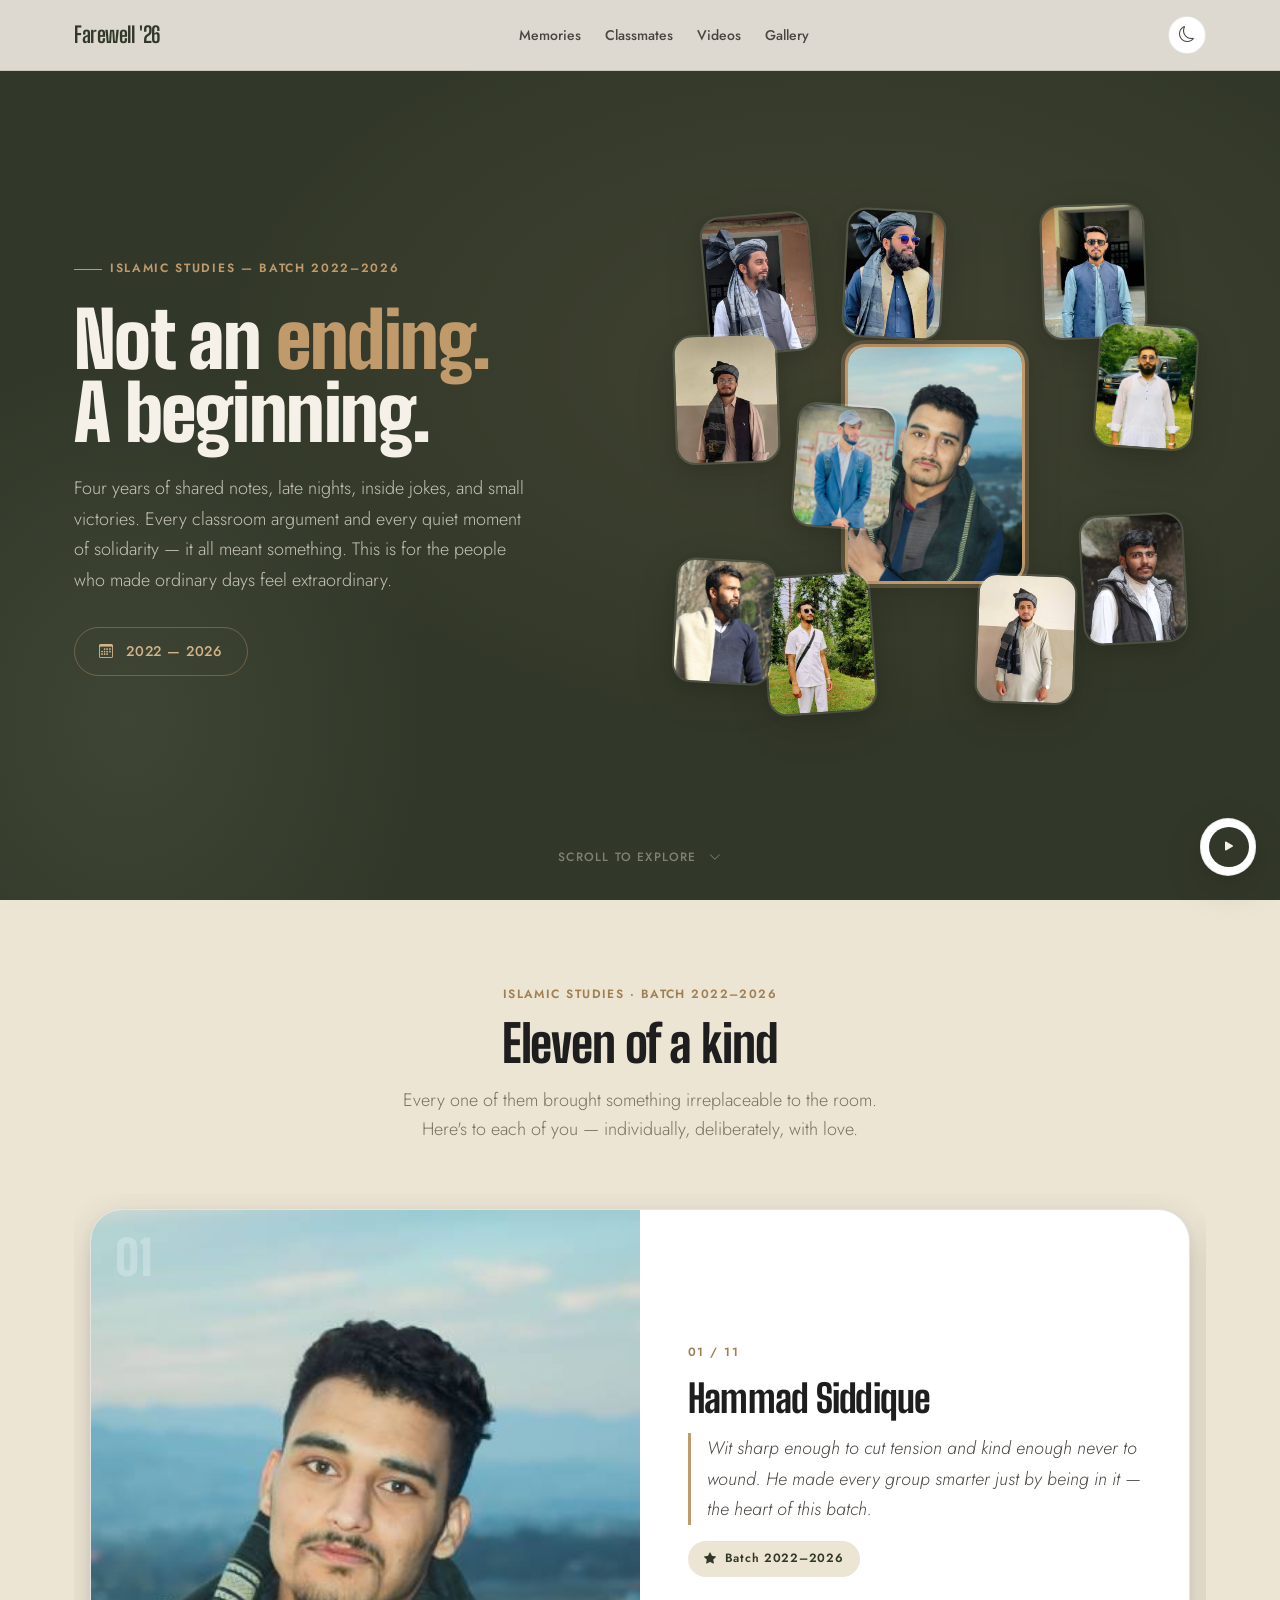
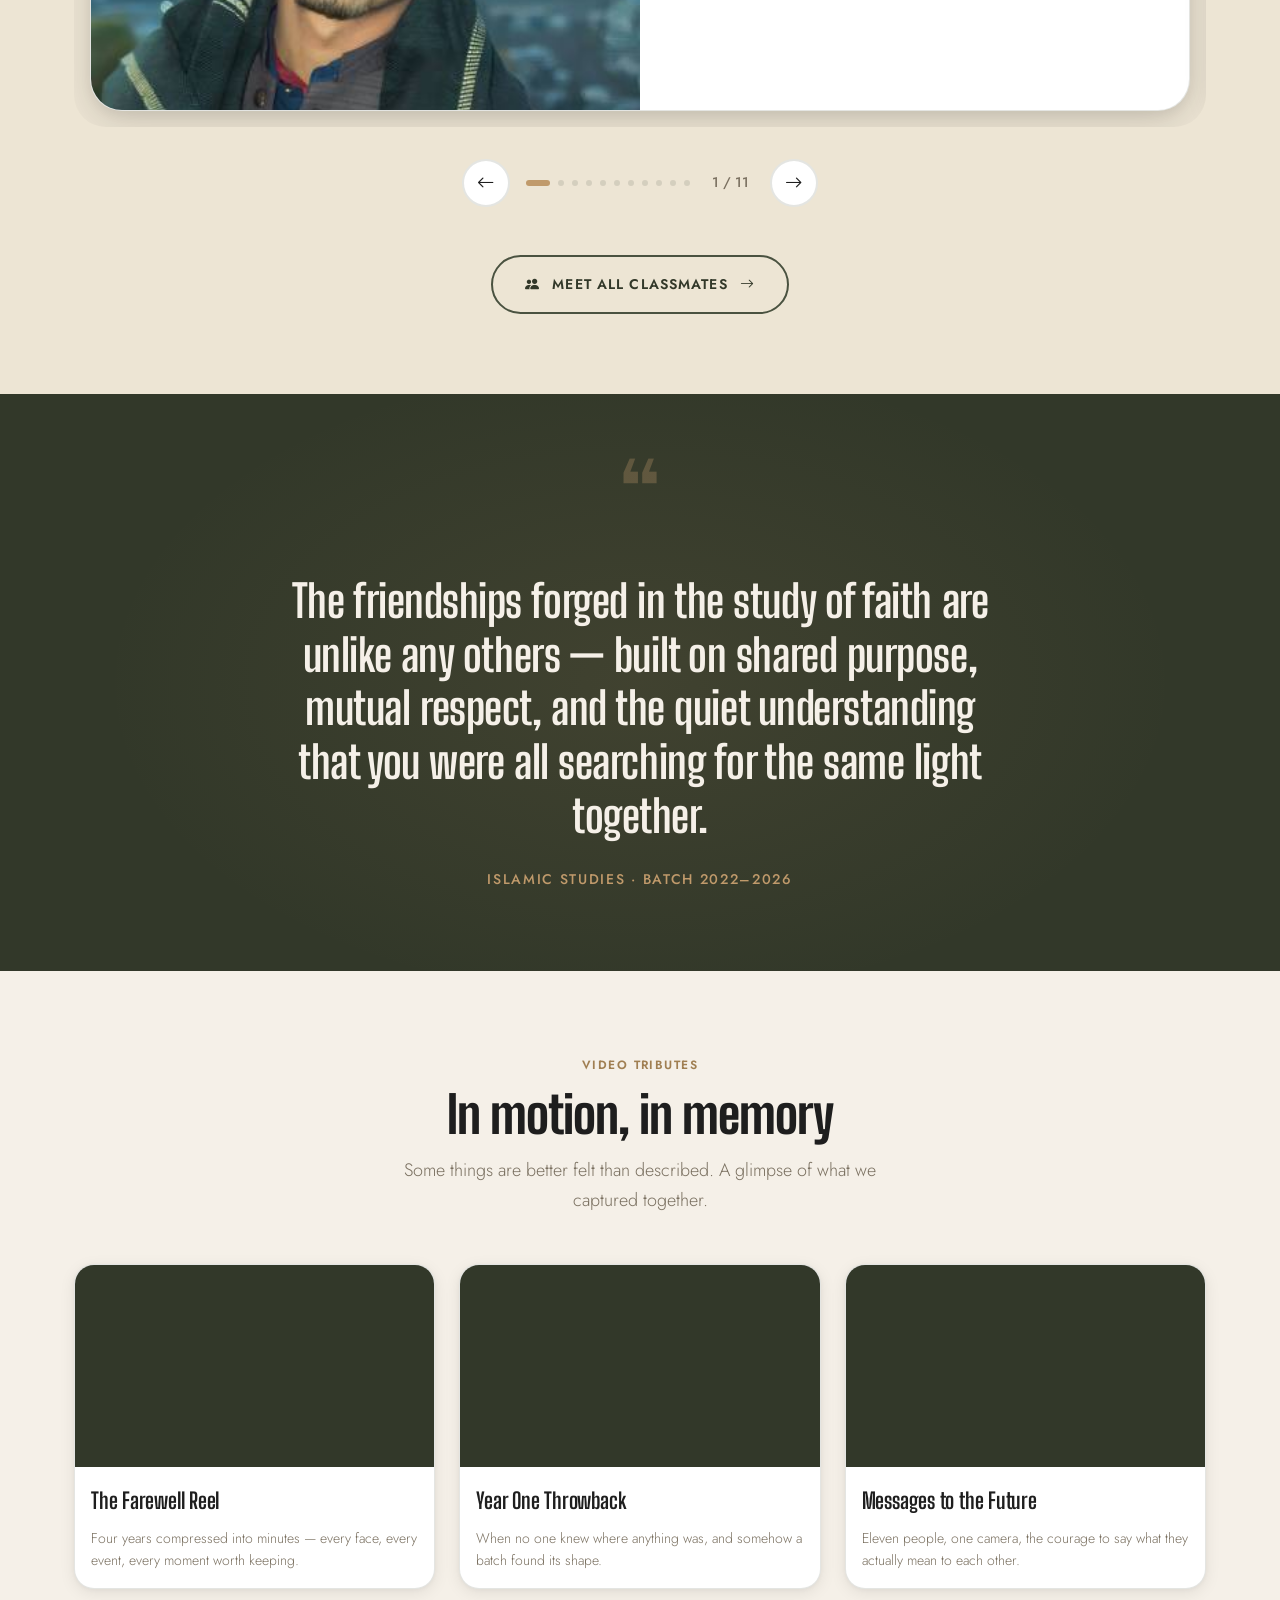
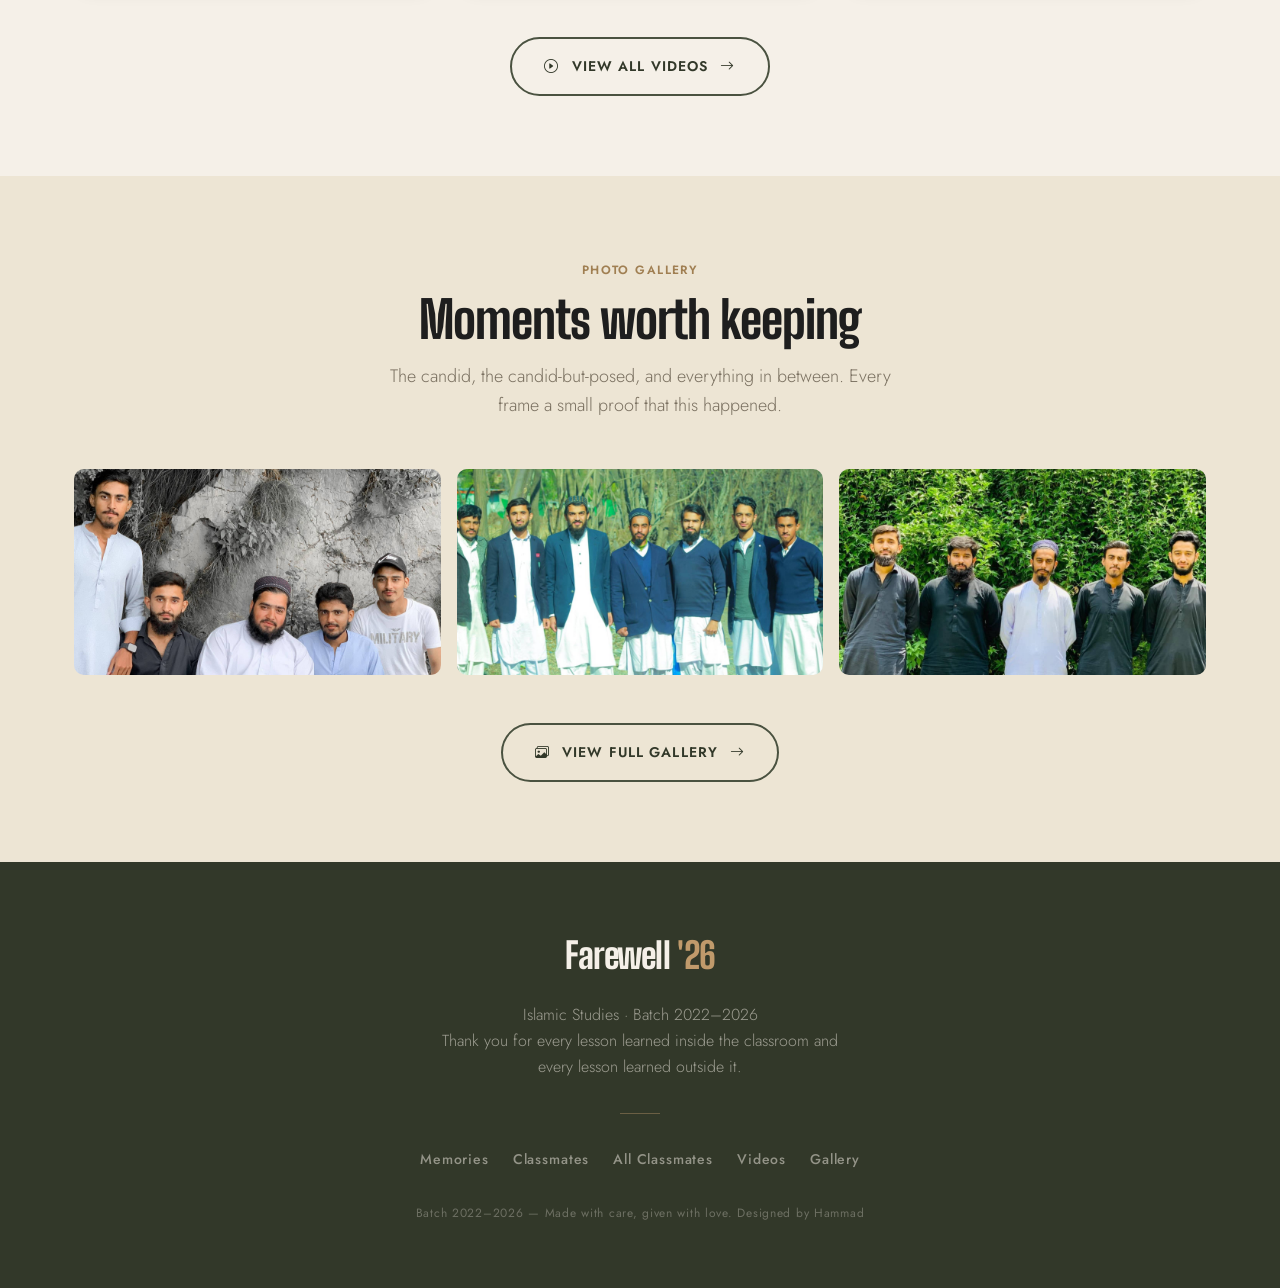
==== index.html @ 87bb9df9 "Farewell" ====
<!DOCTYPE html>
<html lang="en" data-theme="light">

<head>
  <meta charset="UTF-8" />
  <meta name="viewport" content="width=device-width, initial-scale=1.0" />
  <title>Farewell — Islamic Studies Batch 2022–2026</title>
  <meta name="description" content="A farewell tribute to the Islamic Studies batch of 2022–2026." />
  <link rel="preconnect" href="https://fonts.googleapis.com" />
  <link rel="preconnect" href="https://fonts.gstatic.com" crossorigin />
  <link
    href="https://fonts.googleapis.com/css2?family=Big+Shoulders+Display:wght@400;600;700;800;900&family=Jost:ital,wght@0,300;0,400;0,500;0,600;1,300&display=swap"
    rel="stylesheet" />
  <link rel="stylesheet" href="https://cdn.jsdelivr.net/npm/bootstrap-icons@1.11.3/font/bootstrap-icons.min.css" />
  <link rel="stylesheet" href="css/style.css" />
</head>

<body>

  <!-- NAVIGATION -->
  <nav class="nav" role="navigation" aria-label="Main navigation">
    <div class="container nav-inner">
      <a href="index.html" class="nav-brand">Farewell '26</a>
      <ul class="nav-links">
        <li><a href="#memories">Memories</a></li>
        <li><a href="#classmates">Classmates</a></li>
        <li><a href="#videos">Videos</a></li>
        <li><a href="#gallery">Gallery</a></li>
      </ul>
      <div class="nav-actions">
        <button class="btn-icon" id="theme-toggle" aria-label="Toggle light/dark mode"><i
            class="bi bi-moon"></i></button>
        <button class="btn-icon nav-hamburger" id="nav-hamburger" aria-label="Open menu"><i
            class="bi bi-list"></i></button>
      </div>
    </div>
  </nav>

  <nav class="mobile-menu" id="mobile-menu" aria-label="Mobile navigation">
    <a href="#memories">Memories</a>
    <a href="#classmates">Classmates</a>
    <a href="#videos">Videos</a>
    <a href="#gallery">Gallery</a>
  </nav>

  <!-- HERO -->
  <section class="hero" id="memories" aria-label="Hero section">
    <div class="container hero-inner">
      <div class="hero-text">
        <span class="hero-eyebrow">Islamic Studies &mdash; Batch 2022&ndash;2026</span>
        <h1 class="hero-heading">
          Not an <em>ending.</em><br>A&nbsp;beginning.
        </h1>
        <p class="hero-body">
          Four years of shared notes, late nights, inside jokes, and small victories.
          Every classroom argument and every quiet moment of solidarity — it all meant something.
          This is for the people who made ordinary days feel extraordinary.
        </p>
        <span class="hero-year-badge">
          <i class="bi bi-calendar3"></i>
          2022 &mdash; 2026
        </span>
      </div>

      <!-- 11 photos: Hammad center + 10 surrounding -->
      <div class="hero-photos" aria-hidden="true">
        <!-- CENTER: Hammad Siddique -->
        <div class="hero-photo hero-photo--center">
          <img src="images/hammad-siddique.jpg" alt="Hammad Siddique" />
          <span class="hero-photo--center-label">Hammad Siddique</span>
        </div>
        <!-- 10 surrounding classmates -->
        <div class="hero-photo hero-photo--1"><img src="images/mudasir-shabbir.jpg" alt="Mudasir Shabbir" /></div>
        <div class="hero-photo hero-photo--2"><img src="images/zakaria-hashmi.jpg" alt="Zakaria Hashmi" /></div>
        <div class="hero-photo hero-photo--3"><img src="images/usman-rehman.jpg" alt="Usman Rehman" /></div>
        <div class="hero-photo hero-photo--4"><img src="images/malik-ehtesham.jpg" alt="Malik Ehtesham" /></div>
        <div class="hero-photo hero-photo--5"><img src="images/usama-zahoor.jpg" alt="Usama Zahoor" /></div>
        <div class="hero-photo hero-photo--6"><img src="images/abdul-nafay.jpg" alt="Abdul Nafay" /></div>
        <div class="hero-photo hero-photo--7"><img src="images/muhammad-zubair.jpg" alt="Muhammad Zubair" /></div>
        <div class="hero-photo hero-photo--8"><img src="images/ibrahim.jpeg" alt="Ibrahim" /></div>
        <div class="hero-photo hero-photo--9"><img src="images/imran-khan.jpg" alt="Imran Khan" /></div>
        <div class="hero-photo hero-photo--10"><img src="images/danial-ahmad.jpg" alt="Danial Ahmad" /></div>
      </div>
    </div>
    <div class="hero-scroll-hint" aria-hidden="true">
      <span>Scroll to explore</span>
      <i class="bi bi-chevron-down"></i>
    </div>
  </section>

  <!-- CLASSMATES CAROUSEL -->
  <section class="section classmates-section" id="classmates" aria-label="Classmates">
    <div class="container">
      <div class="section-header section-header--center reveal">
        <span class="label">Islamic Studies · Batch 2022–2026</span>
        <h2 class="section-title">Eleven of a kind</h2>
        <p class="section-subtitle">Every one of them brought something irreplaceable to the room. Here's to each of you
          — individually, deliberately, with love.</p>
      </div>

      <div class="carousel-wrapper reveal">
        <div class="carousel-track-outer" role="region" aria-label="Classmates carousel" aria-live="polite">
          <div class="carousel-track">

            <!-- SLIDE 1: Hammad Siddique -->
            <div class="classmate-slide" role="group" aria-label="Slide 1 of 11: Hammad Siddique">
              <div class="classmate-card">
                <div class="classmate-card-photo">
                  <span class="classmate-number" aria-hidden="true">01</span>
                  <img src="images/hammad-siddique.jpg" alt="Hammad Siddique" />
                </div>
                <div class="classmate-card-info">
                  <span class="classmate-index">01 / 11</span>
                  <h3 class="classmate-name">Hammad Siddique</h3>
                  <p class="classmate-tribute">Wit sharp enough to cut tension and kind enough never to wound. He made
                    every group smarter just by being in it — the heart of this batch.</p>
                  <span class="classmate-tag"><i class="bi bi-star-fill"></i> Batch 2022–2026</span>
                </div>
              </div>
            </div>

            <!-- SLIDE 2: Mudasir Shabbir -->
            <div class="classmate-slide" role="group" aria-label="Slide 2 of 11: Mudasir Shabbir">
              <div class="classmate-card">
                <div class="classmate-card-photo">
                  <span class="classmate-number" aria-hidden="true">02</span>
                  <img src="images/mudasir-shabbir.jpeg" alt="Mudasir Shabbir" />
                </div>
                <div class="classmate-card-info">
                  <span class="classmate-index">02 / 11</span>
                  <h3 class="classmate-name">Mudasir Shabbir</h3>
                  <p class="classmate-tribute">The one who always had a plan — and somehow made everyone else feel
                    included in it. A mind that never stopped moving, a heart that never left anyone behind.</p>
                  <span class="classmate-tag"><i class="bi bi-star-fill"></i> Batch 2022–2026</span>
                </div>
              </div>
            </div>

            <!-- SLIDE 3: Zakaria Hashmi -->
            <div class="classmate-slide" role="group" aria-label="Slide 3 of 11: Zakaria Hashmi">
              <div class="classmate-card">
                <div class="classmate-card-photo">
                  <span class="classmate-number" aria-hidden="true">03</span>
                  <img src="images/zakaria-hashmi.jpeg" alt="Zakaria Hashmi" />
                </div>
                <div class="classmate-card-info">
                  <span class="classmate-index">03 / 11</span>
                  <h3 class="classmate-name">Zakaria Hashmi</h3>
                  <p class="classmate-tribute">Depth behind every word, warmth in every room he entered. The kind of
                    friend you turn to when you need to think, or when you just need company.</p>
                  <span class="classmate-tag"><i class="bi bi-star-fill"></i> Batch 2022–2026</span>
                </div>
              </div>
            </div>

            <!-- SLIDE 4: Usman Rehman -->
            <div class="classmate-slide" role="group" aria-label="Slide 4 of 11: Usman Rehman">
              <div class="classmate-card">
                <div class="classmate-card-photo">
                  <span class="classmate-number" aria-hidden="true">04</span>
                  <img src="images/usman-rehman.jpeg" alt="Usman Rehman" />
                </div>
                <div class="classmate-card-info">
                  <span class="classmate-index">04 / 11</span>
                  <h3 class="classmate-name">Usman Rehman</h3>
                  <p class="classmate-tribute">Big energy, bigger heart. He never let the mood fall flat and never let a
                    friend walk home without a story that made the walk shorter.</p>
                  <span class="classmate-tag"><i class="bi bi-star-fill"></i> Batch 2022–2026</span>
                </div>
              </div>
            </div>

            <!-- SLIDE 5: Malik Ehtesham -->
            <div class="classmate-slide" role="group" aria-label="Slide 5 of 11: Malik Ehtesham">
              <div class="classmate-card">
                <div class="classmate-card-photo">
                  <span class="classmate-number" aria-hidden="true">05</span>
                  <img src="images/malik-ehtesham.jpeg" alt="Malik Ehtesham" />
                </div>
                <div class="classmate-card-info">
                  <span class="classmate-index">05 / 11</span>
                  <h3 class="classmate-name">Malik Ehtesham</h3>
                  <p class="classmate-tribute">The one who asked the question no one else dared to ask — and was always
                    right to ask it. Integrity dressed in good humour.</p>
                  <span class="classmate-tag"><i class="bi bi-star-fill"></i> Batch 2022–2026</span>
                </div>
              </div>
            </div>

            <!-- SLIDE 6: Usama Zahoor -->
            <div class="classmate-slide" role="group" aria-label="Slide 6 of 11: Usama Zahoor">
              <div class="classmate-card">
                <div class="classmate-card-photo">
                  <span class="classmate-number" aria-hidden="true">06</span>
                  <img src="images/usama-zahoor.jpeg" alt="Usama Zahoor" />
                </div>
                <div class="classmate-card-info">
                  <span class="classmate-index">06 / 11</span>
                  <h3 class="classmate-name">Usama Zahoor</h3>
                  <p class="classmate-tribute">Genuine, grounded, and somehow always the first one to show up. His
                    reliability was a gift that most people only notice when it's gone.</p>
                  <span class="classmate-tag"><i class="bi bi-star-fill"></i> Batch 2022–2026</span>
                </div>
              </div>
            </div>

            <!-- SLIDE 7: Abdul Nafay -->
            <div class="classmate-slide" role="group" aria-label="Slide 7 of 11: Abdul Nafay">
              <div class="classmate-card">
                <div class="classmate-card-photo">
                  <span class="classmate-number" aria-hidden="true">07</span>
                  <img src="images/abdul-nafay.jpeg" alt="Abdul Nafay" />
                </div>
                <div class="classmate-card-info">
                  <span class="classmate-index">07 / 11</span>
                  <h3 class="classmate-name">Abdul Nafay</h3>
                  <p class="classmate-tribute">Thoughtful, principled, and quietly hilarious. The conversations with him
                    always ended with everyone thinking a little more deeply than before.</p>
                  <span class="classmate-tag"><i class="bi bi-star-fill"></i> Batch 2022–2026</span>
                </div>
              </div>
            </div>

            <!-- SLIDE 8: Muhammad Zubair -->
            <div class="classmate-slide" role="group" aria-label="Slide 8 of 11: Muhammad Zubair">
              <div class="classmate-card">
                <div class="classmate-card-photo">
                  <span class="classmate-number" aria-hidden="true">08</span>
                  <img src="images/muhammad-zubair.jpeg" alt="Muhammad Zubair" />
                </div>
                <div class="classmate-card-info">
                  <span class="classmate-index">08 / 11</span>
                  <h3 class="classmate-name">Muhammad Zubair</h3>
                  <p class="classmate-tribute">Creative, candid, and always a few steps ahead of the moment. He had a
                    way of making even the most ordinary afternoon feel like a scene worth keeping.</p>
                  <span class="classmate-tag"><i class="bi bi-star-fill"></i> Batch 2022–2026</span>
                </div>
              </div>
            </div>

            <!-- SLIDE 9: Ibrahim -->
            <div class="classmate-slide" role="group" aria-label="Slide 9 of 11: Ibrahim">
              <div class="classmate-card">
                <div class="classmate-card-photo">
                  <span class="classmate-number" aria-hidden="true">09</span>
                  <img src="images/ibrahim1.jpeg" alt="Ibrahim" />
                </div>
                <div class="classmate-card-info">
                  <span class="classmate-index">09 / 11</span>
                  <h3 class="classmate-name">Ibrahim</h3>
                  <p class="classmate-tribute">Passionate, curious, and always a reminder that enthusiasm is never
                    wasted on the right things. Last in the alphabet but first in many memories.</p>
                  <span class="classmate-tag"><i class="bi bi-star-fill"></i> Batch 2022–2026</span>
                </div>
              </div>
            </div>

            <!-- SLIDE 10: Imran Khan -->
            <div class="classmate-slide" role="group" aria-label="Slide 10 of 11: Imran Khan">
              <div class="classmate-card">
                <div class="classmate-card-photo">
                  <span class="classmate-number" aria-hidden="true">10</span>
                  <img src="images/imran-khan1.jpeg" alt="Imran Khan" />
                </div>
                <div class="classmate-card-info">
                  <span class="classmate-index">10 / 11</span>
                  <h3 class="classmate-name">Imran Khan</h3>
                  <p class="classmate-tribute">Calm in every storm, sharp in every silence. The kind of steady presence
                    that reminded everyone there was always a way through.</p>
                  <span class="classmate-tag"><i class="bi bi-star-fill"></i> Batch 2022–2026</span>
                </div>
              </div>
            </div>

            <!-- SLIDE 11: Danial Ahmad -->
            <div class="classmate-slide" role="group" aria-label="Slide 11 of 11: Danial Ahmad">
              <div class="classmate-card">
                <div class="classmate-card-photo">
                  <span class="classmate-number" aria-hidden="true">11</span>
                  <img src="images/danial-ahmad.jpeg" alt="Danial Ahmad" />
                </div>
                <div class="classmate-card-info">
                  <span class="classmate-index">11 / 11</span>
                  <h3 class="classmate-name">Danial Ahmad</h3>
                  <p class="classmate-tribute">The anchor. Even on the worst days, his presence reminded you that good
                    people exist and that loyalty isn't complicated when it's real.</p>
                  <span class="classmate-tag"><i class="bi bi-star-fill"></i> Batch 2022–2026</span>
                </div>
              </div>
            </div>

          </div><!-- /.carousel-track -->
        </div>
        <div class="carousel-controls">
          <button class="carousel-btn" id="carousel-prev" aria-label="Previous"><i
              class="bi bi-arrow-left"></i></button>
          <div class="carousel-dots" role="tablist" aria-label="Slide indicators"></div>
          <span class="carousel-counter" aria-live="polite">1 / 11</span>
          <button class="carousel-btn" id="carousel-next" aria-label="Next"><i class="bi bi-arrow-right"></i></button>
        </div>
      </div>

      <!-- View All Classmates Button -->
      <div class="view-all-wrap reveal">
        <a href="classmates.html" class="btn-view-all">
          <i class="bi bi-people-fill"></i>
          Meet All Classmates
          <i class="bi bi-arrow-right"></i>
        </a>
      </div>
    </div>
  </section>

  <!-- QUOTE DIVIDER -->
  <div class="quote-section" aria-label="Farewell quote">
    <div class="container">
      <span class="quote-mark" aria-hidden="true">&ldquo;</span>
      <p class="quote-text reveal">
        The friendships forged in the study of faith are unlike any others —
        built on shared purpose, mutual respect, and the quiet understanding
        that you were all searching for the same light together.
      </p>
      <p class="quote-attribution reveal">Islamic Studies · Batch 2022–2026</p>
    </div>
  </div>

  <!-- VIDEO PREVIEW SECTION -->
  <section class="section videos-preview-section" id="videos" aria-label="Video tributes preview">
    <div class="container">
      <div class="section-header section-header--center reveal">
        <span class="label">Video Tributes</span>
        <h2 class="section-title">In motion, in memory</h2>
        <p class="section-subtitle">Some things are better felt than described. A glimpse of what we captured together.
        </p>
      </div>

      <div class="video-preview-grid reveal-stagger">
        <!-- Video 1 -->
        <div class="video-preview-card">
          <div class="video-preview-thumb">
            <video preload="none" poster="images/video1-thumb.jpg">
              <source src="videos/video1.mp4" type="video/mp4" />
            </video>
            <div class="play-icon"><i class="bi bi-play-circle-fill"></i></div>
          </div>
          <div class="video-preview-info">
            <h3 class="video-preview-title">The Farewell Reel</h3>
            <p class="video-preview-desc">Four years compressed into minutes — every face, every event, every moment
              worth keeping.</p>
          </div>
        </div>
        <!-- Video 2 -->
        <div class="video-preview-card">
          <div class="video-preview-thumb">
            <video preload="none" poster="images/video2-thumb.jpg">
              <source src="videos/video2.mp4" type="video/mp4" />
            </video>
            <div class="play-icon"><i class="bi bi-play-circle-fill"></i></div>
          </div>
          <div class="video-preview-info">
            <h3 class="video-preview-title">Year One Throwback</h3>
            <p class="video-preview-desc">When no one knew where anything was, and somehow a batch found its shape.</p>
          </div>
        </div>
        <!-- Video 3 -->
        <div class="video-preview-card">
          <div class="video-preview-thumb">
            <video preload="none" poster="images/video3-thumb.jpg">
              <source src="videos/video3.mp4" type="video/mp4" />
            </video>
            <div class="play-icon"><i class="bi bi-play-circle-fill"></i></div>
          </div>
          <div class="video-preview-info">
            <h3 class="video-preview-title">Messages to the Future</h3>
            <p class="video-preview-desc">Eleven people, one camera, the courage to say what they actually mean to each
              other.</p>
          </div>
        </div>
      </div>

      <div class="view-all-wrap reveal">
        <a href="videos.html" class="btn-view-all">
          <i class="bi bi-play-circle"></i>
          View All Videos
          <i class="bi bi-arrow-right"></i>
        </a>
      </div>
    </div>
  </section>

  <!-- GALLERY PREVIEW SECTION -->
  <section class="section" id="gallery" aria-label="Gallery preview" style="background: var(--bg-surface-alt);">
    <div class="container">
      <div class="section-header section-header--center reveal">
        <span class="label">Photo Gallery</span>
        <h2 class="section-title">Moments worth keeping</h2>
        <p class="section-subtitle">The candid, the candid-but-posed, and everything in between. Every frame a small
          proof that this happened.</p>
      </div>

      <div class="gallery-preview-grid reveal-stagger">
        <div class="gallery-preview-item">
          <img src="images/gallery1.jpg" alt="Together" loading="lazy" />
          <div class="gallery-preview-overlay"><span class="gallery-caption">Together</span></div>
          <div class="gallery-placeholder"><i class="bi bi-image"></i><span>gallery1.jpg</span></div>
        </div>
        <div class="gallery-preview-item">
          <img src="images/gallery2.jpg" alt="The classroom we called home" loading="lazy" />
          <div class="gallery-preview-overlay"><span class="gallery-caption">The classroom we called home</span></div>
          <div class="gallery-placeholder"><i class="bi bi-image"></i><span>gallery2.jpg</span></div>
        </div>
        <div class="gallery-preview-item">
          <img src="images/gallery3.jpg" alt="One of many afternoons" loading="lazy" />
          <div class="gallery-preview-overlay"><span class="gallery-caption">One of many afternoons</span></div>
          <div class="gallery-placeholder"><i class="bi bi-image"></i><span>gallery3.jpg</span></div>
        </div>
        <!-- 4th item only shows on wider screens -->
        <div class="gallery-preview-item" style="display:none" aria-hidden="true">
          <img src="images/gallery4.jpg" alt="Celebration" loading="lazy" />
          <div class="gallery-placeholder"><i class="bi bi-image"></i><span>gallery4.jpg</span></div>
        </div>
      </div>

      <div class="view-all-wrap reveal">
        <a href="gallery.html" class="btn-view-all">
          <i class="bi bi-images"></i>
          View Full Gallery
          <i class="bi bi-arrow-right"></i>
        </a>
      </div>
    </div>
  </section>

  <!-- FOOTER -->
  <footer class="footer" aria-label="Site footer">
    <div class="container">
      <p class="footer-brand">Farewell <span>'26</span></p>
      <p class="footer-tagline">Islamic Studies · Batch 2022–2026<br>Thank you for every lesson learned inside the
        classroom and every lesson learned outside it.</p>
      <div class="footer-divider" aria-hidden="true"></div>
      <ul class="footer-nav">
        <li><a href="#memories">Memories</a></li>
        <li><a href="#classmates">Classmates</a></li>
        <li><a href="classmates.html">All Classmates</a></li>
        <li><a href="videos.html">Videos</a></li>
        <li><a href="gallery.html">Gallery</a></li>
      </ul>
      <p class="footer-copy">Batch 2022–2026 &mdash; Made with care, given with love. Designed by Hammad</p>
    </div>
  </footer>

  <!-- AUDIO PLAYER -->
  <div class="audio-player" id="audio-player" role="region" aria-label="Background music player">
    <button class="audio-play-btn" id="audio-play" aria-label="Play or pause background music"><i
        class="bi bi-play-fill"></i></button>
    <div class="audio-info">
      <span class="audio-title" id="audio-title">Our Song</span>
      <span class="audio-status" id="audio-status">Click to play</span>
    </div>
    <button class="audio-mute-btn" id="audio-mute" aria-label="Toggle mute"><i class="bi bi-volume-up"></i></button>
  </div>
  <audio id="bg-audio" loop>
  <source src="audio/background.mp3" type="audio/mpeg" />
</audio>

  <script src="js/script.js"></script>
</body>

</html>
---- css/style.css ----
/* ============================================================
   FAREWELL TRIBUTE — STYLESHEET
   Batch: 2022–2026 | Islamic Studies
   All theme values are CSS variables — edit :root to retheme.
   ============================================================ */

@import url("https://fonts.googleapis.com/css2?family=Big+Shoulders+Display:wght@400;600;700;800;900&family=Jost:ital,wght@0,300;0,400;0,500;0,600;1,300&display=swap");

/* ── Light Mode Tokens ───────────────────────────────────── */
:root {
  --color-olive: #4a5240;
  --color-olive-dark: #323829;
  --color-olive-light: #6b7360;
  --color-camel: #c09a6b;
  --color-camel-light: #d4b48a;
  --color-camel-dark: #a07f52;
  --color-bone: #f5f0e8;
  --color-bone-dark: #ede5d4;
  --color-bone-deeper: #dfd5c0;

  --bg-page: var(--color-bone);
  --bg-surface: #ffffff;
  --bg-surface-alt: var(--color-bone-dark);
  --bg-card: #ffffff;
  --text-primary: #1e1e1e;
  --text-secondary: #4a4540;
  --text-muted: #7a7060;
  --text-accent: var(--color-camel-dark);
  --border-color: rgba(74, 82, 64, 0.15);

  --font-heading: "Big Shoulders Display", sans-serif;
  --font-body: "Jost", sans-serif;

  --text-xs: 0.75rem;
  --text-sm: 0.875rem;
  --text-base: 1rem;
  --text-lg: 1.125rem;
  --text-xl: 1.375rem;
  --text-2xl: 1.75rem;
  --text-3xl: 2.25rem;
  --text-4xl: 3rem;
  --text-5xl: 4rem;
  --text-6xl: 5.5rem;

  --space-1: 0.25rem;
  --space-2: 0.5rem;
  --space-3: 0.75rem;
  --space-4: 1rem;
  --space-6: 1.5rem;
  --space-8: 2rem;
  --space-12: 3rem;
  --space-16: 4rem;
  --space-20: 5rem;
  --space-24: 6rem;

  --radius-sm: 4px;
  --radius-md: 10px;
  --radius-lg: 20px;
  --radius-xl: 32px;
  --radius-full: 9999px;

  --shadow-sm: 0 1px 3px rgba(0, 0, 0, 0.06);
  --shadow-card: 0 4px 16px rgba(0, 0, 0, 0.08), 0 1px 4px rgba(0, 0, 0, 0.04);
  --shadow-lift:
    0 12px 40px rgba(0, 0, 0, 0.14), 0 4px 12px rgba(0, 0, 0, 0.06);

  --transition-fast: 150ms ease;
  --transition-base: 280ms ease;
  --transition-slow: 480ms cubic-bezier(0.22, 1, 0.36, 1);
}

/* ── Dark Mode Tokens ────────────────────────────────────── */
[data-theme="dark"] {
  --bg-page: #1a1c16;
  --bg-surface: #232619;
  --bg-surface-alt: #1e2015;
  --bg-card: #2a2d1f;
  --text-primary: #ede8de;
  --text-secondary: #b5ae9f;
  --text-muted: #7a7060;
  --text-accent: var(--color-camel-light);
  --border-color: rgba(192, 154, 107, 0.15);
  --shadow-sm: 0 1px 3px rgba(0, 0, 0, 0.3);
  --shadow-card: 0 4px 16px rgba(0, 0, 0, 0.4);
  --shadow-lift: 0 12px 40px rgba(0, 0, 0, 0.5);
}

/* ── Reset ───────────────────────────────────────────────── */
*,
*::before,
*::after {
  box-sizing: border-box;
  margin: 0;
  padding: 0;
}
html {
  scroll-behavior: smooth;
  font-size: 16px;
}
body {
  font-family: var(--font-body);
  line-height: 1.65;
  background: var(--bg-page);
  color: var(--text-primary);
  transition:
    background var(--transition-base),
    color var(--transition-base);
  overflow-x: hidden;
}
img {
  max-width: 100%;
  display: block;
}
a {
  color: inherit;
  text-decoration: none;
}

/* ── Utilities ───────────────────────────────────────────── */
.container {
  width: 100%;
  max-width: 1180px;
  margin-inline: auto;
  padding-inline: var(--space-6);
}
.section {
  padding-block: var(--space-20);
}
.label {
  font-family: var(--font-body);
  font-size: var(--text-xs);
  font-weight: 600;
  letter-spacing: 0.12em;
  text-transform: uppercase;
  color: var(--text-accent);
}

/* ── Scroll Reveal ───────────────────────────────────────── */
.reveal {
  opacity: 0;
  transform: translateY(28px);
  transition:
    opacity 0.65s cubic-bezier(0.22, 1, 0.36, 1),
    transform 0.65s cubic-bezier(0.22, 1, 0.36, 1);
}
.reveal.is-visible {
  opacity: 1;
  transform: none;
}
.reveal-stagger > * {
  opacity: 0;
  transform: translateY(24px);
  transition:
    opacity 0.55s cubic-bezier(0.22, 1, 0.36, 1),
    transform 0.55s cubic-bezier(0.22, 1, 0.36, 1);
}
.reveal-stagger.is-visible > *:nth-child(1) {
  opacity: 1;
  transform: none;
  transition-delay: 0.05s;
}
.reveal-stagger.is-visible > *:nth-child(2) {
  opacity: 1;
  transform: none;
  transition-delay: 0.12s;
}
.reveal-stagger.is-visible > *:nth-child(3) {
  opacity: 1;
  transform: none;
  transition-delay: 0.19s;
}
.reveal-stagger.is-visible > *:nth-child(4) {
  opacity: 1;
  transform: none;
  transition-delay: 0.26s;
}
.reveal-stagger.is-visible > *:nth-child(5) {
  opacity: 1;
  transform: none;
  transition-delay: 0.33s;
}
.reveal-stagger.is-visible > *:nth-child(6) {
  opacity: 1;
  transform: none;
  transition-delay: 0.4s;
}

/* ── Section Headers ─────────────────────────────────────── */
.section-header {
  margin-bottom: var(--space-12);
}
.section-header--center {
  text-align: center;
}
.section-title {
  font-family: var(--font-heading);
  font-size: clamp(2.2rem, 4vw, var(--text-5xl));
  font-weight: 800;
  line-height: 1;
  color: var(--text-primary);
  letter-spacing: -0.02em;
  margin-top: var(--space-3);
}
.section-subtitle {
  margin-top: var(--space-4);
  font-size: var(--text-lg);
  font-weight: 300;
  color: var(--text-muted);
  max-width: 52ch;
  line-height: 1.65;
}
.section-header--center .section-subtitle {
  margin-inline: auto;
}

/* ── View All Button ─────────────────────────────────────── */
.view-all-wrap {
  text-align: center;
  margin-top: var(--space-12);
}
.btn-view-all {
  display: inline-flex;
  align-items: center;
  gap: var(--space-3);
  padding: var(--space-4) var(--space-8);
  border-radius: var(--radius-full);
  border: 2px solid var(--color-olive);
  background: transparent;
  color: var(--color-olive-dark);
  font-family: var(--font-body);
  font-size: var(--text-sm);
  font-weight: 600;
  letter-spacing: 0.08em;
  text-transform: uppercase;
  cursor: pointer;
  transition: all var(--transition-fast);
  text-decoration: none;
}
.btn-view-all:hover {
  background: var(--color-olive-dark);
  color: var(--color-bone);
  border-color: var(--color-olive-dark);
}
[data-theme="dark"] .btn-view-all {
  border-color: var(--color-camel);
  color: var(--color-camel-light);
}
[data-theme="dark"] .btn-view-all:hover {
  background: var(--color-camel);
  color: var(--color-olive-dark);
}

/* ── NAVIGATION ──────────────────────────────────────────── */
.nav {
  position: fixed;
  top: 0;
  left: 0;
  right: 0;
  z-index: 100;
  padding-block: var(--space-4);
  background: rgba(245, 240, 232, 0.88);
  backdrop-filter: blur(14px);
  -webkit-backdrop-filter: blur(14px);
  border-bottom: 1px solid var(--border-color);
  transition: background var(--transition-base);
}
[data-theme="dark"] .nav {
  background: rgba(26, 28, 22, 0.88);
}
.nav-inner {
  display: flex;
  align-items: center;
  justify-content: space-between;
  gap: var(--space-6);
}
.nav-brand {
  font-family: var(--font-heading);
  font-size: var(--text-xl);
  font-weight: 700;
  color: var(--color-olive-dark);
  letter-spacing: -0.02em;
}
[data-theme="dark"] .nav-brand {
  color: var(--color-camel-light);
}
.nav-links {
  display: flex;
  align-items: center;
  gap: var(--space-6);
  list-style: none;
}
.nav-links a {
  font-size: var(--text-sm);
  font-weight: 500;
  color: var(--text-secondary);
  transition: color var(--transition-fast);
}
.nav-links a:hover {
  color: var(--color-camel-dark);
}
.nav-actions {
  display: flex;
  align-items: center;
  gap: var(--space-3);
}
.btn-icon {
  width: 38px;
  height: 38px;
  border-radius: var(--radius-full);
  border: 1px solid var(--border-color);
  background: var(--bg-surface);
  color: var(--text-secondary);
  display: grid;
  place-items: center;
  cursor: pointer;
  transition: all var(--transition-fast);
  font-size: 1rem;
}
.btn-icon:hover {
  background: var(--color-olive);
  color: var(--color-bone);
  border-color: var(--color-olive);
}
.nav-hamburger {
  display: none;
}
.mobile-menu {
  display: none;
  position: fixed;
  inset: 0;
  z-index: 99;
  background: var(--bg-page);
  padding: 100px var(--space-6) var(--space-6);
  flex-direction: column;
  gap: var(--space-4);
}
.mobile-menu.open {
  display: flex;
}
.mobile-menu a {
  font-family: var(--font-heading);
  font-size: var(--text-3xl);
  font-weight: 800;
  color: var(--text-primary);
  padding: var(--space-3) 0;
  border-bottom: 1px solid var(--border-color);
  transition: color var(--transition-fast);
}
.mobile-menu a:hover {
  color: var(--color-camel);
}

/* ── HERO ────────────────────────────────────────────────── */
.hero {
  min-height: 100svh;
  padding-top: 80px;
  background: var(--color-olive-dark);
  color: var(--color-bone);
  position: relative;
  overflow: hidden;
  display: grid;
  grid-template-rows: 1fr auto;
}
.hero::before {
  content: "";
  position: absolute;
  inset: 0;
  pointer-events: none;
  background:
    radial-gradient(
      ellipse 70% 60% at 65% 40%,
      rgba(192, 154, 107, 0.1) 0%,
      transparent 70%
    ),
    radial-gradient(
      ellipse 40% 70% at 10% 80%,
      rgba(74, 82, 64, 0.5) 0%,
      transparent 60%
    );
}
.hero-inner {
  position: relative;
  z-index: 1;
  display: grid;
  grid-template-columns: 1fr 1fr;
  align-items: center;
  gap: var(--space-12);
  padding-block: var(--space-12);
}
.hero-eyebrow {
  display: inline-flex;
  align-items: center;
  gap: var(--space-2);
  font-size: var(--text-xs);
  font-weight: 600;
  letter-spacing: 0.14em;
  text-transform: uppercase;
  color: var(--color-camel);
  margin-bottom: var(--space-6);
}
.hero-eyebrow::before {
  content: "";
  display: block;
  width: 28px;
  height: 1px;
  background: var(--color-camel);
}
.hero-heading {
  font-family: var(--font-heading);
  font-size: clamp(3rem, 6vw, var(--text-6xl));
  font-weight: 900;
  line-height: 0.95;
  letter-spacing: -0.02em;
  margin-bottom: var(--space-6);
  color: var(--color-bone);
}
.hero-heading em {
  font-style: normal;
  color: var(--color-camel);
}
.hero-body {
  font-size: var(--text-lg);
  font-weight: 300;
  line-height: 1.7;
  color: rgba(245, 240, 232, 0.75);
  max-width: 46ch;
  margin-bottom: var(--space-8);
}
.hero-year-badge {
  display: inline-flex;
  align-items: center;
  gap: var(--space-3);
  padding: var(--space-3) var(--space-6);
  border: 1px solid rgba(192, 154, 107, 0.4);
  border-radius: var(--radius-full);
  font-size: var(--text-sm);
  font-weight: 500;
  color: var(--color-camel-light);
  letter-spacing: 0.06em;
}

/* ── HERO 11-PHOTO CLUSTER ───────────────────────────────── */
.hero-photos {
  position: relative;
  height: 520px;
}
.hero-photo {
  position: absolute;
  border-radius: var(--radius-lg);
  overflow: hidden;
  box-shadow: var(--shadow-lift);
  border: 2px solid rgba(245, 240, 232, 0.12);
}
.hero-photo img {
  width: 100%;
  height: 100%;
  object-fit: cover;
}

/* Center: Hammad Siddique — largest, prominent */
.hero-photo--center {
  width: 180px;
  height: 240px;
  top: 50%;
  left: 50%;
  transform: translate(-50%, -50%) rotate(0deg);
  z-index: -10;
  border: 3px solid var(--color-camel) !important;
  box-shadow:
    0 0 0 4px rgba(192, 154, 107, 0.3),
    var(--shadow-lift);
}
.hero-photo--center-label {
  position: absolute;
  bottom: -28px;
  left: 50%;
  transform: translateX(-50%);
  white-space: nowrap;
  font-size: var(--text-xs);
  font-weight: 600;
  letter-spacing: 0.08em;
  color: var(--color-camel-light);
  text-transform: uppercase;
}
/* 10 surrounding classmates */
.hero-photo--1 {
  width: 110px;
  height: 140px;
  top: 10px;
  left: 40px;
  transform: rotate(-5deg);
  z-index: 4;
}
.hero-photo--2 {
  width: 100px;
  height: 130px;
  top: 5px;
  left: 180px;
  transform: rotate(3deg);
  z-index: 3;
}
.hero-photo--3 {
  width: 105px;
  height: 135px;
  top: 0px;
  right: 60px;
  transform: rotate(-2deg);
  z-index: 5;
}
.hero-photo--4 {
  width: 100px;
  height: 125px;
  top: 120px;
  right: 10px;
  transform: rotate(4deg);
  z-index: 6;
}
.hero-photo--5 {
  width: 105px;
  height: 130px;
  bottom: 80px;
  right: 20px;
  transform: rotate(-3deg);
  z-index: 4;
}
.hero-photo--6 {
  width: 100px;
  height: 130px;
  bottom: 20px;
  right: 130px;
  transform: rotate(2deg);
  z-index: 3;
}
.hero-photo--7 {
  width: 110px;
  height: 140px;
  bottom: 10px;
  left: 100px;
  transform: rotate(-4deg);
  z-index: 5;
}
.hero-photo--8 {
  width: 100px;
  height: 125px;
  bottom: 40px;
  left: 10px;
  transform: rotate(3deg);
  z-index: 6;
}
.hero-photo--9 {
  width: 105px;
  height: 130px;
  top: 130px;
  left: 10px;
  transform: rotate(-2deg);
  z-index: 4;
}
.hero-photo--10 {
  width: 100px;
  height: 125px;
  top: 200px;
  left: 130px;
  transform: rotate(4deg);
  z-index: 3;
}

.hero-scroll-hint {
  position: relative;
  z-index: 1;
  padding-bottom: var(--space-8);
  display: flex;
  align-items: center;
  justify-content: center;
  gap: var(--space-3);
  font-size: var(--text-xs);
  letter-spacing: 0.1em;
  text-transform: uppercase;
  color: rgba(245, 240, 232, 0.4);
  font-weight: 500;
}
.hero-scroll-hint i {
  animation: bounce 2s ease-in-out infinite;
}
@keyframes bounce {
  0%,
  100% {
    transform: translateY(0);
  }
  50% {
    transform: translateY(6px);
  }
}

/* ── CLASSMATES CAROUSEL ─────────────────────────────────── */
.classmates-section {
  background: var(--bg-surface-alt);
}
.carousel-wrapper {
  position: relative;
}
.carousel-track-outer {
  overflow: hidden;
  border-radius: var(--radius-xl);
}
.carousel-track {
  display: flex;
  transition: transform 0.6s cubic-bezier(0.22, 1, 0.36, 1);
}
.classmate-slide {
  min-width: 100%;
  padding: var(--space-4);
}
.classmate-card {
  display: grid;
  grid-template-columns: 1fr 1fr;
  background: var(--bg-card);
  border-radius: var(--radius-xl);
  overflow: hidden;
  box-shadow: var(--shadow-lift);
  border: 1px solid var(--border-color);
}
.classmate-card-photo {
  position: relative;
  overflow: hidden;
  position: relative;
  overflow: hidden;
  max-height: 500px;
}
.classmate-card-photo img {
  width: 100%;
  height: auto;
  display: block;
  object-fit: unset;
  transition: transform 0.8s cubic-bezier(0.22, 1, 0.36, 1);
}
.classmate-card:hover .classmate-card-photo img {
  transform: scale(1.04);
}
.classmate-number {
  position: absolute;
  top: var(--space-6);
  left: var(--space-6);
  font-family: var(--font-heading);
  font-size: var(--text-4xl);
  font-weight: 900;
  color: rgba(255, 255, 255, 0.25);
  line-height: 1;
}
.classmate-card-info {
  padding: var(--space-12);
  display: flex;
  flex-direction: column;
  justify-content: center;
  gap: var(--space-4);
}
.classmate-index {
  font-size: var(--text-xs);
  font-weight: 600;
  letter-spacing: 0.12em;
  text-transform: uppercase;
  color: var(--text-accent);
}
.classmate-name {
  font-family: var(--font-heading);
  font-size: clamp(1.8rem, 3vw, var(--text-4xl));
  font-weight: 800;
  line-height: 1;
  color: var(--text-primary);
  letter-spacing: -0.02em;
}
.classmate-tribute {
  font-size: var(--text-lg);
  font-weight: 300;
  line-height: 1.7;
  color: var(--text-secondary);
  font-style: italic;
  border-left: 3px solid var(--color-camel);
  padding-left: var(--space-4);
}
.classmate-tag {
  display: inline-flex;
  align-items: center;
  gap: var(--space-2);
  padding: var(--space-2) var(--space-4);
  border-radius: var(--radius-full);
  background: var(--color-bone-dark);
  color: var(--color-olive-dark);
  font-size: var(--text-xs);
  font-weight: 600;
  letter-spacing: 0.06em;
  width: fit-content;
}
[data-theme="dark"] .classmate-tag {
  background: rgba(74, 82, 64, 0.4);
  color: var(--color-camel-light);
}

.carousel-controls {
  display: flex;
  align-items: center;
  justify-content: center;
  gap: var(--space-4);
  margin-top: var(--space-8);
}
.carousel-btn {
  width: 48px;
  height: 48px;
  border-radius: var(--radius-full);
  border: 2px solid var(--border-color);
  background: var(--bg-card);
  color: var(--text-primary);
  display: grid;
  place-items: center;
  cursor: pointer;
  transition: all var(--transition-fast);
  font-size: 1.1rem;
}
.carousel-btn:hover {
  background: var(--color-olive);
  color: var(--color-bone);
  border-color: var(--color-olive);
  transform: scale(1.05);
}
.carousel-dots {
  display: flex;
  gap: var(--space-2);
  align-items: center;
}
.carousel-dot {
  width: 6px;
  height: 6px;
  border-radius: var(--radius-full);
  background: var(--border-color);
  cursor: pointer;
  transition: all var(--transition-fast);
  border: none;
}
.carousel-dot.active {
  width: 24px;
  background: var(--color-camel);
}
.carousel-counter {
  font-size: var(--text-sm);
  font-weight: 500;
  color: var(--text-muted);
  min-width: 48px;
  text-align: center;
}

/* ── PREVIEW VIDEO SECTION (homepage) ───────────────────── */
.videos-preview-section {
  background: var(--bg-page);
}
.video-preview-grid {
  display: grid;
  grid-template-columns: repeat(3, 1fr);
  gap: var(--space-6);
}
.video-preview-card {
  background: var(--bg-card);
  border-radius: var(--radius-lg);
  overflow: hidden;
  border: 1px solid var(--border-color);
  box-shadow: var(--shadow-card);
  transition:
    transform var(--transition-base),
    box-shadow var(--transition-base);
}
.video-preview-card:hover {
  transform: translateY(-4px);
  box-shadow: var(--shadow-lift);
}
.video-preview-thumb {
  position: relative;
  aspect-ratio: 16/9;
  background: var(--color-olive-dark);
  overflow: hidden;
}
.video-preview-thumb video {
  width: 100%;
  height: 100%;
  object-fit: cover;
  display: block;
}
.video-preview-thumb .play-icon {
  position: absolute;
  inset: 0;
  display: flex;
  align-items: center;
  justify-content: center;
  background: rgba(50, 56, 41, 0.5);
  color: var(--color-bone);
  font-size: 2.5rem;
  opacity: 0;
  transition: opacity var(--transition-base);
  pointer-events: none;
}
.video-preview-card:hover .play-icon {
  opacity: 1;
}
.video-preview-info {
  padding: 1em;
}
.video-preview-title {
  font-family: var(--font-heading);
  font-size: var(--text-xl);
  font-weight: 700;
  color: var(--text-primary);
  letter-spacing: -0.01em;
  margin-bottom: var(--space-2);
}
.video-preview-desc {
  font-size: var(--text-sm);
  font-weight: 300;
  color: var(--text-muted);
  line-height: 1.6;
}

/* ── GALLERY PREVIEW (homepage 3 photos) ────────────────── */
.gallery-preview-grid {
  display: grid;
  grid-template-columns: repeat(3, 1fr);
  gap: var(--space-4);
}
.gallery-preview-item {
  position: relative;
  overflow: hidden;
  border-radius: var(--radius-md);
  background: var(--bg-surface-alt);
  cursor: pointer;
}
.gallery-preview-item:first-child {
  grid-row: auto;
}
.gallery-preview-item img {
  width: 100%;
  height: auto;
  display: block;
  object-fit: unset;
  transition: transform 0.6s cubic-bezier(0.22, 1, 0.36, 1);
}
.gallery-preview-item:hover img {
  transform: scale(1.03);
}
.gallery-preview-overlay {
  position: absolute;
  inset: 0;
  background: linear-gradient(
    to top,
    rgba(30, 28, 22, 0.6) 0%,
    transparent 50%
  );
  opacity: 0;
  transition: opacity var(--transition-base);
  display: flex;
  align-items: flex-end;
  padding: var(--space-4);
}
.gallery-preview-item:hover .gallery-preview-overlay {
  opacity: 1;
}
.gallery-caption {
  font-size: var(--text-sm);
  font-weight: 500;
  color: var(--color-bone);
}
.gallery-placeholder {
  position: absolute;
  inset: 0;
  display: flex;
  flex-direction: column;
  align-items: center;
  justify-content: center;
  gap: var(--space-2);
  background: linear-gradient(
    145deg,
    var(--color-bone-dark) 0%,
    var(--color-bone-deeper) 100%
  );
  color: var(--text-muted);
  font-size: var(--text-sm);
  font-family: var(--font-body);
}
[data-theme="dark"] .gallery-placeholder {
  background: linear-gradient(145deg, #282b1e 0%, #232619 100%);
}
.gallery-placeholder i {
  font-size: 1.8rem;
  opacity: 0.4;
}

/* ── FULL GALLERY PAGE ───────────────────────────────────── */
.gallery-full-grid {
  display: grid;
  grid-template-columns: repeat(4, 1fr);
  gap: var(--space-3);
}
.gallery-full-item {
  position: relative;
  overflow: hidden;
  border-radius: var(--radius-md);
  aspect-ratio: 4/3;
  background: var(--bg-surface-alt);
  cursor: pointer;
}
.gallery-full-item:nth-child(5n + 1) {
  grid-column: span 2;
  aspect-ratio: 16/9;
}
.gallery-full-item img {
  width: 100%;
  height: 100%;
  object-fit: cover;
  transition: transform 0.6s cubic-bezier(0.22, 1, 0.36, 1);
}
.gallery-full-item:hover img {
  transform: scale(1.06);
}
.gallery-full-item .gallery-placeholder {
  font-size: var(--text-xs);
}

/* ── VIDEO GRID PAGE (10 videos) ─────────────────────────── */
.video-page-hero {
  background: var(--color-olive-dark);
  color: var(--color-bone);
  padding-top: calc(var(--space-24) + 60px);
  padding-bottom: var(--space-16);
  text-align: center;
  position: relative;
  overflow: hidden;
}
.video-page-hero::before {
  content: "";
  position: absolute;
  inset: 0;
  pointer-events: none;
  background: radial-gradient(
    ellipse 70% 60% at 50% 50%,
    rgba(192, 154, 107, 0.1) 0%,
    transparent 70%
  );
}
.video-page-hero .section-title {
  color: var(--color-bone);
  position: relative;
  z-index: 1;
}
.video-page-hero .section-subtitle {
  color: rgba(245, 240, 232, 0.6);
  margin-inline: auto;
  position: relative;
  z-index: 1;
}
.video-page-hero .label {
  color: var(--color-camel);
  position: relative;
  z-index: 1;
}

.video-full-grid {
  display: grid;
  grid-template-columns: repeat(3, 1fr);
  gap: var(--space-6);
  padding-block: var(--space-16);
}
.video-full-card {
  background: var(--bg-card);
  border-radius: var(--radius-lg);
  overflow: hidden;
  border: 1px solid var(--border-color);
  box-shadow: var(--shadow-card);
  transition:
    transform var(--transition-base),
    box-shadow var(--transition-base);
}
.video-full-card:hover {
  transform: translateY(-4px);
  box-shadow: var(--shadow-lift);
}
.video-full-thumb {
  position: relative;
  aspect-ratio: 16/9;
  background: #000;
  overflow: hidden;
}
.video-full-thumb video {
  width: 100%;
  height: 100%;
  object-fit: cover;
}
.video-full-info {
  padding: var(--space-5) var(--space-5) var(--space-6);
}
.video-full-number {
  font-family: var(--font-heading);
  font-size: var(--text-3xl);
  font-weight: 900;
  color: var(--border-color);
  line-height: 1;
  margin-bottom: var(--space-2);
}
.video-full-title {
  font-family: var(--font-heading);
  font-size: var(--text-2xl);
  font-weight: 800;
  color: var(--text-primary);
  letter-spacing: -0.01em;
  margin-bottom: var(--space-2);
  line-height: 1.1;
}
.video-full-desc {
  font-size: var(--text-sm);
  font-weight: 300;
  color: var(--text-muted);
  line-height: 1.6;
}

/* ── QUOTE SECTION ───────────────────────────────────────── */
.quote-section {
  background: var(--color-olive-dark);
  color: var(--color-bone);
  text-align: center;
  padding-block: var(--space-20);
  position: relative;
  overflow: hidden;
}
.quote-section::after {
  content: "";
  position: absolute;
  inset: 0;
  pointer-events: none;
  background: radial-gradient(
    ellipse 60% 80% at 50% 50%,
    rgba(192, 154, 107, 0.1) 0%,
    transparent 70%
  );
}
.quote-mark {
  font-family: var(--font-heading);
  font-size: 8rem;
  line-height: 0.6;
  color: var(--color-camel);
  opacity: 0.3;
  display: block;
  margin-bottom: var(--space-6);
}
.quote-text {
  font-family: var(--font-heading);
  font-size: clamp(1.8rem, 3.5vw, 3rem);
  font-weight: 700;
  line-height: 1.2;
  max-width: 720px;
  margin-inline: auto;
  letter-spacing: -0.01em;
  position: relative;
  z-index: 1;
}
.quote-attribution {
  margin-top: var(--space-6);
  font-size: var(--text-sm);
  font-weight: 500;
  letter-spacing: 0.12em;
  text-transform: uppercase;
  color: var(--color-camel);
  position: relative;
  z-index: 1;
}

/* ── CLASSMATES PAGE — STICKY SCROLL ─────────────────────── */
.classmates-page-hero {
  background: var(--color-olive-dark);
  color: var(--color-bone);
  padding-top: calc(var(--space-24) + 60px);
  padding-bottom: var(--space-16);
  text-align: center;
  position: relative;
  overflow: hidden;
}
.classmates-page-hero::before {
  content: "";
  position: absolute;
  inset: 0;
  pointer-events: none;
  background: radial-gradient(
    ellipse 70% 60% at 50% 50%,
    rgba(192, 154, 107, 0.1) 0%,
    transparent 70%
  );
}
.classmates-page-hero .section-title {
  color: var(--color-bone);
  position: relative;
  z-index: 1;
}
.classmates-page-hero .section-subtitle {
  color: rgba(245, 240, 232, 0.6);
  margin-inline: auto;
  position: relative;
  z-index: 1;
}
.classmates-page-hero .label {
  color: var(--color-camel);
  position: relative;
  z-index: 1;
}

/* Sticky scroll container */
.sticky-classmates {
  position: relative;
}

/* Each classmate panel is 100vh, sticky */
.sticky-panel {
  position: sticky;
  top: 0;
  height: 100vh;
  overflow: hidden;
  z-index: 1; /* each panel stacks on previous */
}

/* Give each panel increasing z-index so it covers the one before */
.sticky-panel:nth-child(1) {
  z-index: 1;
}
.sticky-panel:nth-child(2) {
  z-index: 2;
}
.sticky-panel:nth-child(3) {
  z-index: 3;
}
.sticky-panel:nth-child(4) {
  z-index: 4;
}
.sticky-panel:nth-child(5) {
  z-index: 5;
}
.sticky-panel:nth-child(6) {
  z-index: 6;
}
.sticky-panel:nth-child(7) {
  z-index: 7;
}
.sticky-panel:nth-child(8) {
  z-index: 8;
}
.sticky-panel:nth-child(9) {
  z-index: 9;
}
.sticky-panel:nth-child(10) {
  z-index: 10;
}
.sticky-panel:nth-child(11) {
  z-index: 11;
}

/* The visible card inside each sticky panel */
.sticky-card {
  height: 100vh;
  display: grid;
  grid-template-columns: 1fr 1fr;
  background: var(--bg-card);
  position: relative;
}

/* Alternate photo left/right */
.sticky-panel:nth-child(even) .sticky-card {
  direction: rtl;
}
.sticky-panel:nth-child(even) .sticky-card > * {
  direction: ltr;
}

.sticky-card-photo {
  position: relative;
  overflow: hidden;
  background: var(--color-olive-dark);
  min-height: 100vh;
}
.sticky-card-photo img {
  width: 100%;
  height: 100%;
  object-fit: cover;
  position: absolute;
  inset: 0;
}
.sticky-card-photo-bg {
  position: absolute;
  inset: 0;
  background: linear-gradient(
    135deg,
    var(--color-olive) 0%,
    var(--color-camel-dark) 100%
  );
  display: flex;
  align-items: center;
  justify-content: center;
  color: rgba(255, 255, 255, 0.15);
  font-family: var(--font-heading);
  font-size: 10rem;
  font-weight: 900;
}
.sticky-card-info {
  display: flex;
  flex-direction: column;
  justify-content: center;
  padding: var(--space-16) var(--space-12);
  gap: var(--space-6);
  background: var(--bg-card);
  position: relative;
  overflow-y: auto;
}
.sticky-card-number {
  font-family: var(--font-heading);
  font-size: 7rem;
  font-weight: 900;
  line-height: 1;
  color: var(--color-bone-deeper);
  letter-spacing: -0.04em;
  position: absolute;
  top: var(--space-6);
  right: var(--space-6);
  opacity: 0.35;
}
[data-theme="dark"] .sticky-card-number {
  color: rgba(255, 255, 255, 0.06);
  opacity: 1;
}

.sticky-card-batch {
  display: inline-flex;
  align-items: center;
  gap: var(--space-2);
  font-size: var(--text-xs);
  font-weight: 600;
  letter-spacing: 0.1em;
  text-transform: uppercase;
  color: var(--text-accent);
}
.sticky-card-name {
  font-family: var(--font-heading);
  font-size: clamp(2.5rem, 4vw, 4rem);
  font-weight: 900;
  line-height: 0.95;
  letter-spacing: -0.03em;
  color: var(--text-primary);
}
.sticky-card-dept {
  font-size: var(--text-sm);
  font-weight: 600;
  letter-spacing: 0.06em;
  text-transform: uppercase;
  color: var(--text-muted);
}
.sticky-card-bio {
  font-size: var(--text-lg);
  font-weight: 300;
  line-height: 1.75;
  color: var(--text-secondary);
  max-width: 44ch;
}
.sticky-card-traits {
  display: flex;
  flex-wrap: wrap;
  gap: var(--space-2);
}
.trait-tag {
  padding: var(--space-1) var(--space-4);
  border-radius: var(--radius-full);
  border: 1px solid var(--border-color);
  background: var(--bg-surface-alt);
  font-size: var(--text-xs);
  font-weight: 500;
  color: var(--text-secondary);
  letter-spacing: 0.04em;
}
.sticky-card-quote {
  font-size: var(--text-base);
  font-style: italic;
  font-weight: 300;
  color: var(--text-muted);
  line-height: 1.7;
  border-left: 3px solid var(--color-camel);
  padding-left: var(--space-4);
}
.sticky-progress {
  position: fixed;
  top: 70px;
  left: 0;
  right: 0;
  z-index: 200;
  height: 3px;
  background: rgba(192, 154, 107, 0.2);
}
.sticky-progress-bar {
  height: 100%;
  background: var(--color-camel);
  transition: width 0.1s linear;
  width: 0%;
}
.sticky-nav-dots {
  position: fixed;
  right: var(--space-6);
  top: 50%;
  transform: translateY(-50%);
  z-index: 200;
  display: flex;
  flex-direction: column;
  gap: var(--space-3);
}
.sticky-dot {
  width: 8px;
  height: 8px;
  border-radius: var(--radius-full);
  background: rgba(192, 154, 107, 0.3);
  border: 1px solid rgba(192, 154, 107, 0.5);
  cursor: pointer;
  transition: all var(--transition-fast);
}
.sticky-dot.active {
  background: var(--color-camel);
  transform: scale(1.4);
}
.sticky-dot:hover {
  background: var(--color-camel-light);
}

/* ── AUDIO PLAYER ────────────────────────────────────────── */
.audio-player {
  position: fixed;
  bottom: var(--space-6);
  right: var(--space-6);
  z-index: 200;
  display: flex;
  align-items: center;
  gap: var(--space-3);
  background: var(--bg-card);
  border: 1px solid var(--border-color);
  border-radius: var(--radius-full);
  padding: var(--space-2) var(--space-4) var(--space-2) var(--space-2);
  box-shadow: var(--shadow-lift);
  max-width: 56px;
  overflow: hidden;
  transition: max-width var(--transition-slow);
}
.audio-player.expanded {
  max-width: 240px;
}
.audio-play-btn {
  width: 40px;
  height: 40px;
  min-width: 40px;
  border-radius: var(--radius-full);
  background: var(--color-olive-dark);
  color: var(--color-bone);
  border: none;
  display: grid;
  place-items: center;
  cursor: pointer;
  font-size: 1rem;
  transition: background var(--transition-fast);
  flex-shrink: 0;
}
.audio-play-btn:hover {
  background: var(--color-olive);
}
.audio-info {
  display: flex;
  flex-direction: column;
  gap: 2px;
  white-space: nowrap;
  overflow: hidden;
}
.audio-title {
  font-size: var(--text-xs);
  font-weight: 600;
  color: var(--text-primary);
  overflow: hidden;
  text-overflow: ellipsis;
}
.audio-status {
  font-size: 10px;
  color: var(--text-muted);
  letter-spacing: 0.06em;
  text-transform: uppercase;
}
.audio-mute-btn {
  width: 30px;
  height: 30px;
  min-width: 30px;
  border-radius: var(--radius-full);
  background: transparent;
  border: 1px solid var(--border-color);
  color: var(--text-muted);
  display: grid;
  place-items: center;
  cursor: pointer;
  font-size: 0.8rem;
  transition: all var(--transition-fast);
  flex-shrink: 0;
}
.audio-mute-btn:hover {
  background: var(--bg-surface-alt);
  color: var(--text-primary);
}

/* ── FOOTER ──────────────────────────────────────────────── */
.footer {
  background: var(--color-olive-dark);
  color: var(--color-bone);
  padding-block: var(--space-16);
  text-align: center;
}
.footer-brand {
  font-family: var(--font-heading);
  font-size: var(--text-3xl);
  font-weight: 800;
  letter-spacing: -0.02em;
  color: var(--color-bone);
  margin-bottom: var(--space-4);
}
.footer-brand span {
  color: var(--color-camel);
}
.footer-tagline {
  font-size: var(--text-base);
  font-weight: 300;
  color: rgba(245, 240, 232, 0.55);
  margin-bottom: var(--space-8);
  max-width: 44ch;
  margin-inline: auto;
}
.footer-divider {
  width: 40px;
  height: 1px;
  background: rgba(192, 154, 107, 0.4);
  margin-inline: auto;
  margin-bottom: var(--space-8);
}
.footer-nav {
  display: flex;
  justify-content: center;
  gap: var(--space-6);
  list-style: none;
  margin-bottom: var(--space-8);
  flex-wrap: wrap;
}
.footer-nav a {
  font-size: var(--text-sm);
  font-weight: 500;
  color: rgba(245, 240, 232, 0.5);
  letter-spacing: 0.06em;
  transition: color var(--transition-fast);
}
.footer-nav a:hover {
  color: var(--color-camel-light);
}
.footer-copy {
  font-size: var(--text-xs);
  color: rgba(245, 240, 232, 0.3);
  letter-spacing: 0.06em;
}

/* ── REDUCED MOTION ──────────────────────────────────────── */
@media (prefers-reduced-motion: reduce) {
  .reveal,
  .reveal-stagger > * {
    opacity: 1;
    transform: none;
    transition: none;
  }
  .hero-scroll-hint i {
    animation: none;
  }
  .carousel-track {
    transition: none;
  }
}

/* ── RESPONSIVE ──────────────────────────────────────────── */
@media (max-width: 1024px) {
  .video-full-grid {
    grid-template-columns: repeat(2, 1fr);
  }
  .gallery-full-grid {
    grid-template-columns: repeat(3, 1fr);
  }
}
@media (max-width: 900px) {
  .hero-inner {
    grid-template-columns: 1fr;
    text-align: center;
  }
  .hero-photos {
    display: none;
  }
  .hero-body {
    margin-inline: auto;
  }
  .hero-eyebrow {
    justify-content: center;
  }
  .classmate-card {
    grid-template-columns: 1fr;
    min-height: auto;
  }
  .classmate-card-photo {
    aspect-ratio: 3/2;
    max-height: 280px;
  }
  .classmate-card-info {
    padding: var(--space-8);
  }
  .video-preview-grid {
    grid-template-columns: 1fr;
  }
  .gallery-preview-grid {
    grid-template-columns: 1fr 1fr;
    grid-template-rows: auto;
    height: auto;
  }
  .gallery-preview-item:first-child {
    grid-row: auto;
  }
  .sticky-card {
    grid-template-columns: 1fr;
  }
  .sticky-card-photo {
    height: 45vh;
  }
  .sticky-panel:nth-child(even) .sticky-card {
    direction: ltr;
  }
  .sticky-nav-dots {
    display: none;
  }
  .nav-links {
    display: none;
  }
  .nav-hamburger {
    display: flex;
  }
  .gallery-full-grid {
    grid-template-columns: repeat(2, 1fr);
  }
}
@media (max-width: 640px) {
  .video-full-grid {
    grid-template-columns: 1fr;
  }
  .gallery-full-grid {
    grid-template-columns: repeat(2, 1fr);
  }
  .gallery-full-item:nth-child(5n + 1) {
    grid-column: span 1;
    aspect-ratio: 4/3;
  }
  .audio-player {
    bottom: var(--space-4);
    right: var(--space-4);
  }
  .gallery-preview-grid {
    grid-template-columns: 1fr;
    height: auto;
  }
}
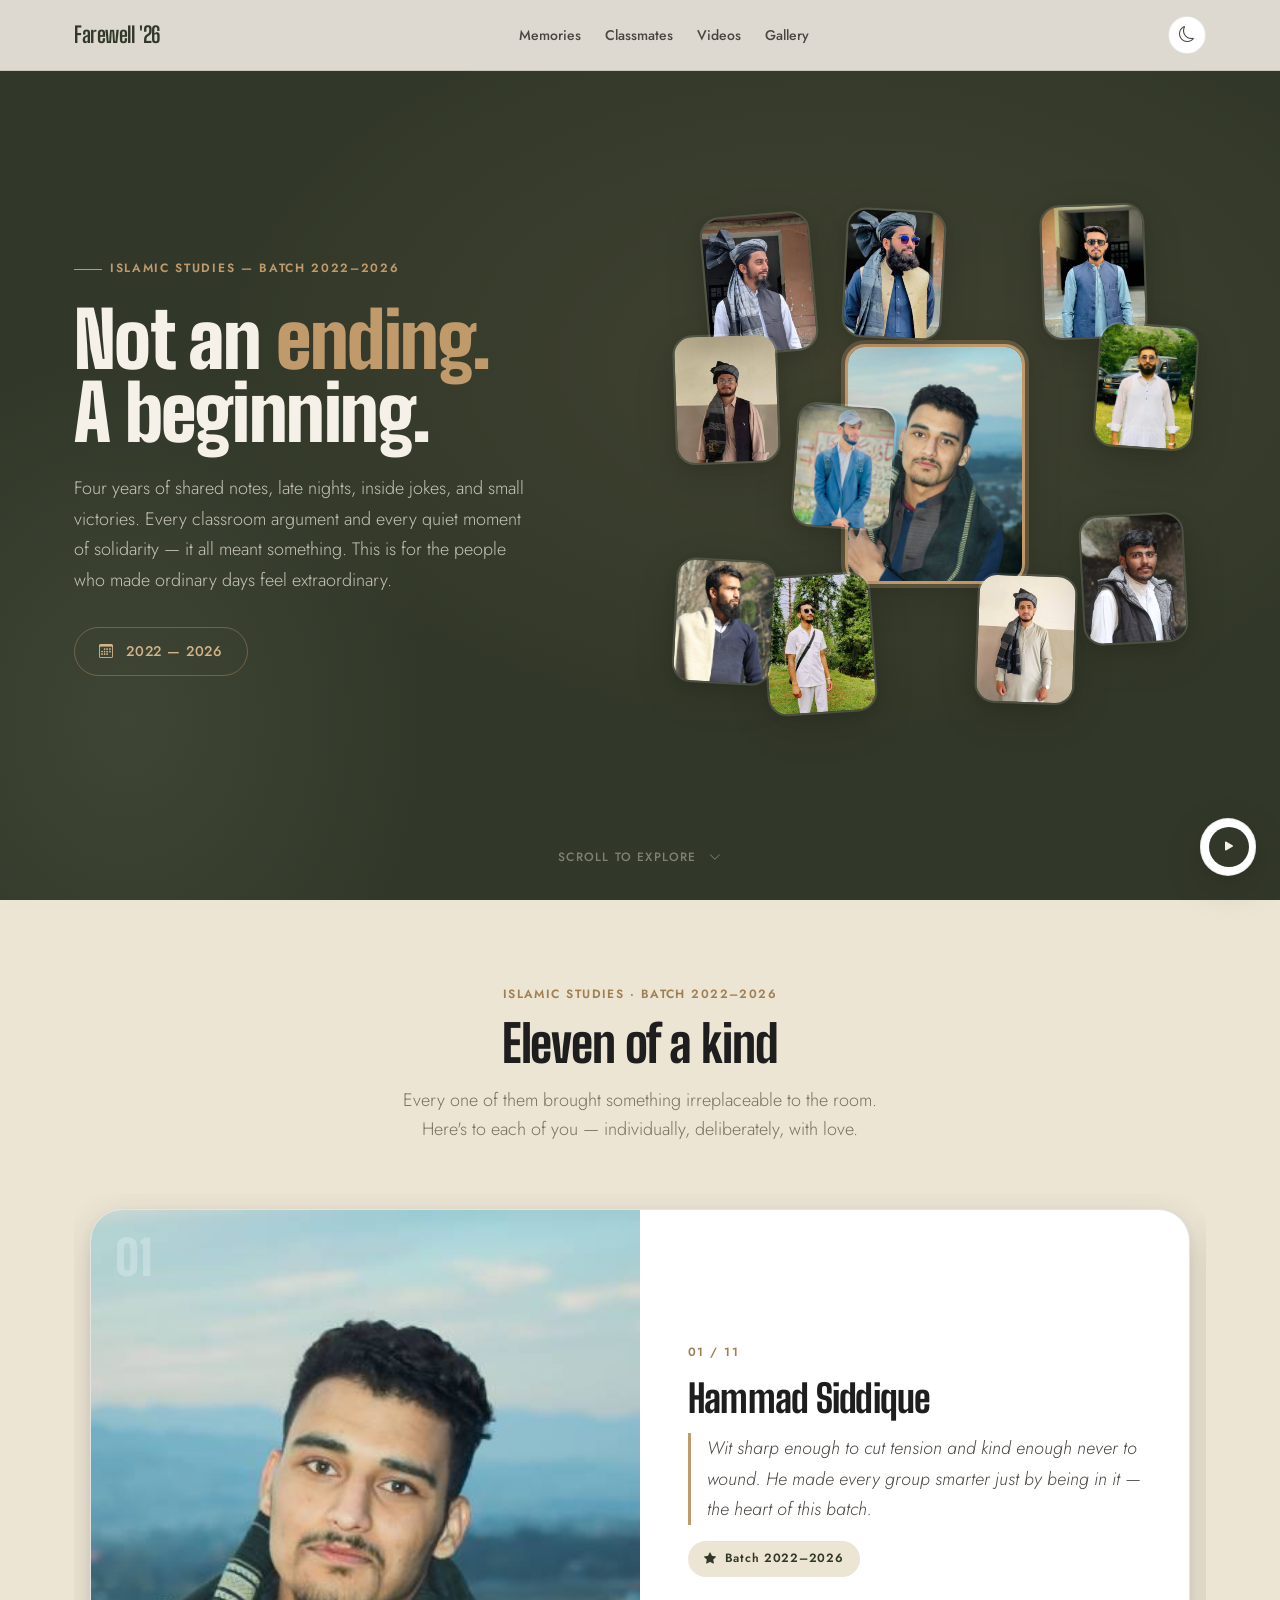
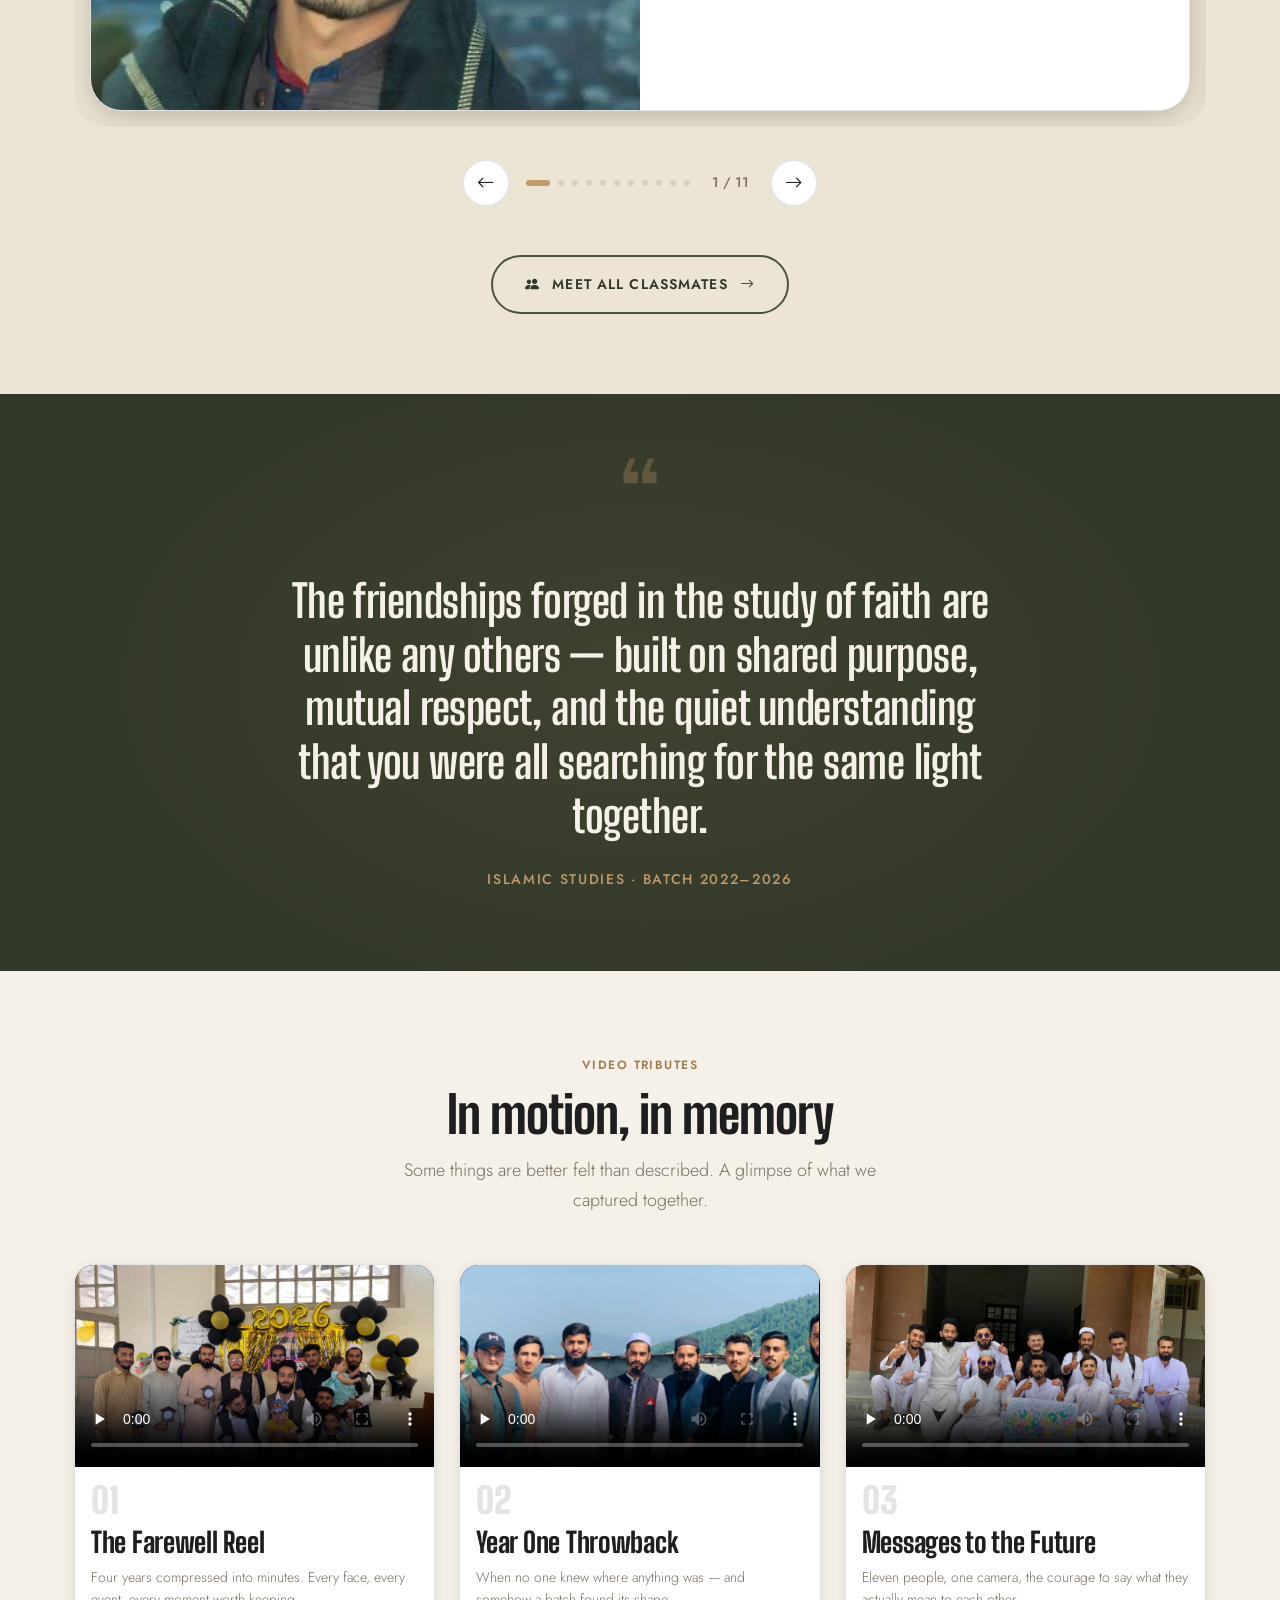
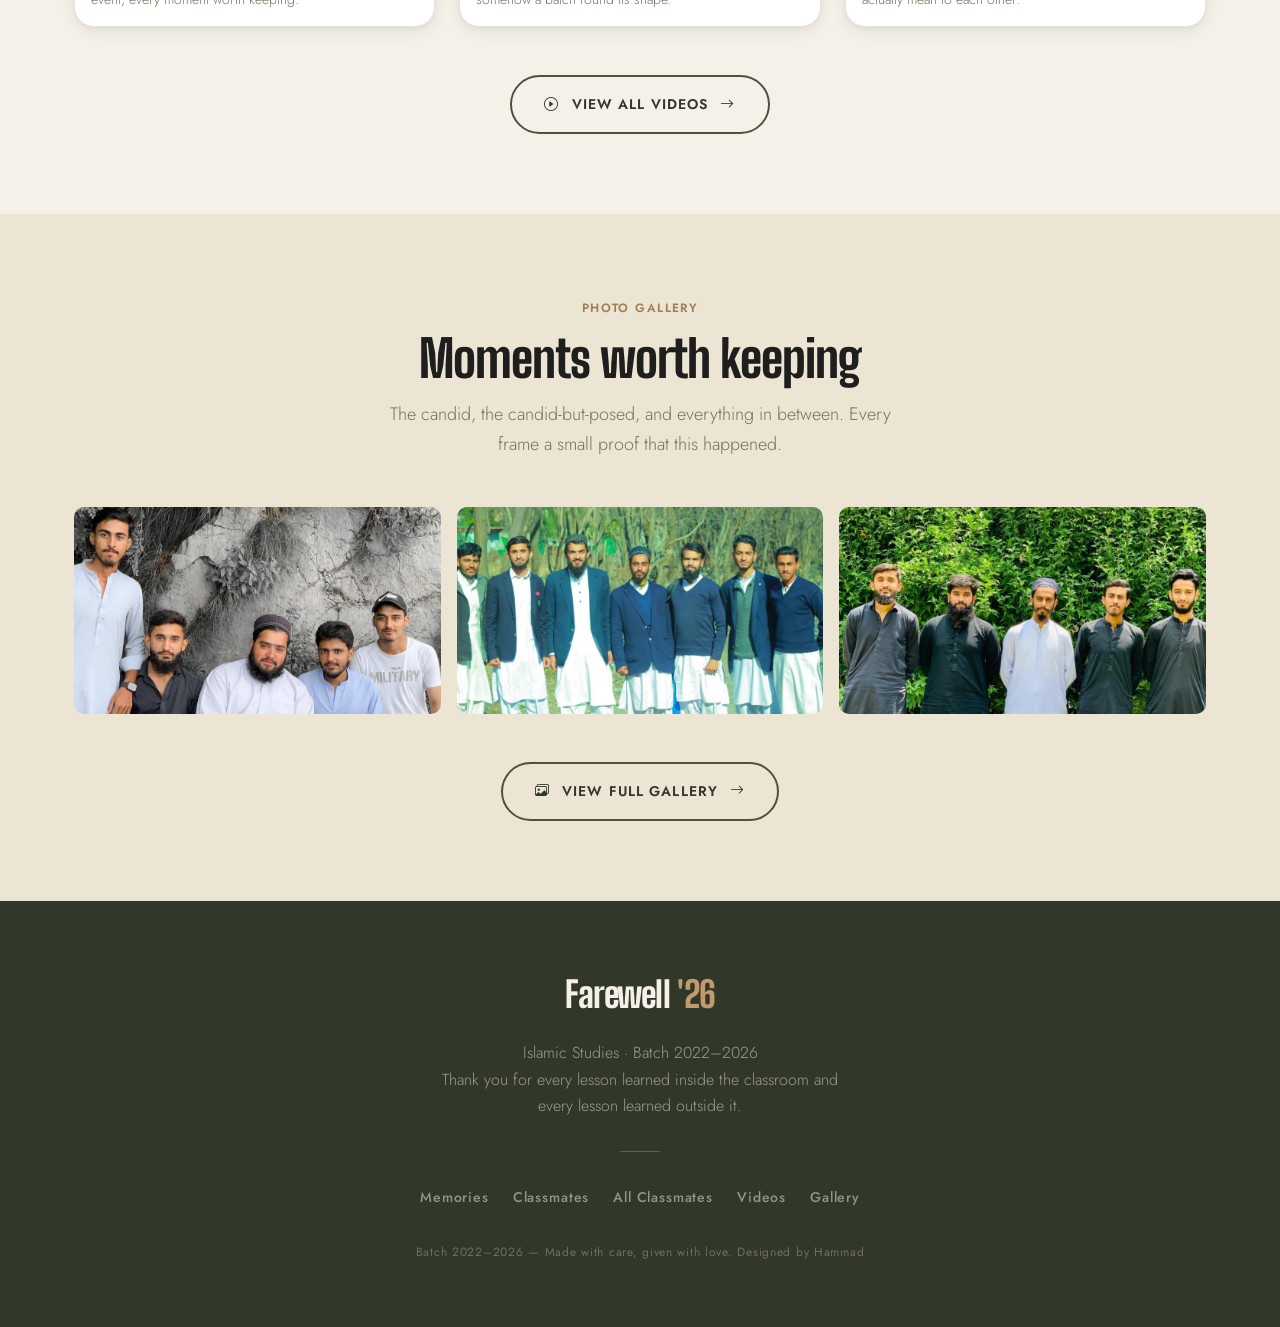
==== commit c04b420d: "Gallery Updated" ====
--- a/index.html
+++ b/index.html
@@ -335,49 +335,53 @@
       </div>
 
       <div class="video-preview-grid reveal-stagger">
-        <!-- Video 1 -->
-        <div class="video-preview-card">
-          <div class="video-preview-thumb">
-            <video preload="none" poster="images/video1-thumb.jpg">
+
+        <div class="video-full-card">
+          <div class="video-full-thumb">
+            <video controls preload="none" poster="images/thumb1.jpg">
               <source src="videos/video1.mp4" type="video/mp4" />
             </video>
-            <div class="play-icon"><i class="bi bi-play-circle-fill"></i></div>
-          </div>
-          <div class="video-preview-info">
-            <h3 class="video-preview-title">The Farewell Reel</h3>
-            <p class="video-preview-desc">Four years compressed into minutes — every face, every event, every moment
-              worth keeping.</p>
-          </div>
-        </div>
-        <!-- Video 2 -->
-        <div class="video-preview-card">
-          <div class="video-preview-thumb">
-            <video preload="none" poster="images/video2-thumb.jpg">
+          </div>
+          <div class="video-full-info">
+            <div class="video-full-number">01</div>
+            <h3 class="video-full-title">The Farewell Reel</h3>
+            <p class="video-full-desc">Four years compressed into minutes. Every face, every event, every moment worth
+              keeping.</p>
+          </div>
+        </div>
+
+        <!-- VIDEO 2 -->
+        <div class="video-full-card">
+          <div class="video-full-thumb">
+            <video controls preload="none" poster="images/thumb2.jpg">
               <source src="videos/video2.mp4" type="video/mp4" />
             </video>
-            <div class="play-icon"><i class="bi bi-play-circle-fill"></i></div>
-          </div>
-          <div class="video-preview-info">
-            <h3 class="video-preview-title">Year One Throwback</h3>
-            <p class="video-preview-desc">When no one knew where anything was, and somehow a batch found its shape.</p>
-          </div>
-        </div>
-        <!-- Video 3 -->
-        <div class="video-preview-card">
-          <div class="video-preview-thumb">
-            <video preload="none" poster="images/video3-thumb.jpg">
+          </div>
+          <div class="video-full-info">
+            <div class="video-full-number">02</div>
+            <h3 class="video-full-title">Year One Throwback</h3>
+            <p class="video-full-desc">When no one knew where anything was — and somehow a batch found its shape.</p>
+          </div>
+        </div>
+
+        <!-- VIDEO 3 -->
+        <div class="video-full-card">
+          <div class="video-full-thumb">
+            <video controls preload="none" poster="images/thumb3.jpg">
               <source src="videos/video3.mp4" type="video/mp4" />
             </video>
-            <div class="play-icon"><i class="bi bi-play-circle-fill"></i></div>
-          </div>
-          <div class="video-preview-info">
-            <h3 class="video-preview-title">Messages to the Future</h3>
-            <p class="video-preview-desc">Eleven people, one camera, the courage to say what they actually mean to each
+          </div>
+          <div class="video-full-info">
+            <div class="video-full-number">03</div>
+            <h3 class="video-full-title">Messages to the Future</h3>
+            <p class="video-full-desc">Eleven people, one camera, the courage to say what they actually mean to each
               other.</p>
           </div>
         </div>
-      </div>
-
+
+
+
+      </div>
       <div class="view-all-wrap reveal">
         <a href="videos.html" class="btn-view-all">
           <i class="bi bi-play-circle"></i>
@@ -385,7 +389,6 @@
           <i class="bi bi-arrow-right"></i>
         </a>
       </div>
-    </div>
   </section>
 
   <!-- GALLERY PREVIEW SECTION -->
@@ -460,8 +463,8 @@
     <button class="audio-mute-btn" id="audio-mute" aria-label="Toggle mute"><i class="bi bi-volume-up"></i></button>
   </div>
   <audio id="bg-audio" loop>
-  <source src="audio/background.mp3" type="audio/mpeg" />
-</audio>
+    <source src="audio/background.mp3" type="audio/mpeg" />
+  </audio>
 
   <script src="js/script.js"></script>
 </body>
--- a/css/style.css
+++ b/css/style.css
@@ -960,7 +960,7 @@
 
 .video-full-grid {
   display: grid;
-  grid-template-columns: repeat(3, 1fr);
+  grid-template-columns: repeat(2, 1fr);
   gap: var(--space-6);
   padding-block: var(--space-16);
 }
@@ -987,10 +987,10 @@
 .video-full-thumb video {
   width: 100%;
   height: 100%;
-  object-fit: cover;
+  /* object-fit: cover; */
 }
 .video-full-info {
-  padding: var(--space-5) var(--space-5) var(--space-6);
+  padding: 1em;
 }
 .video-full-number {
   font-family: var(--font-heading);
